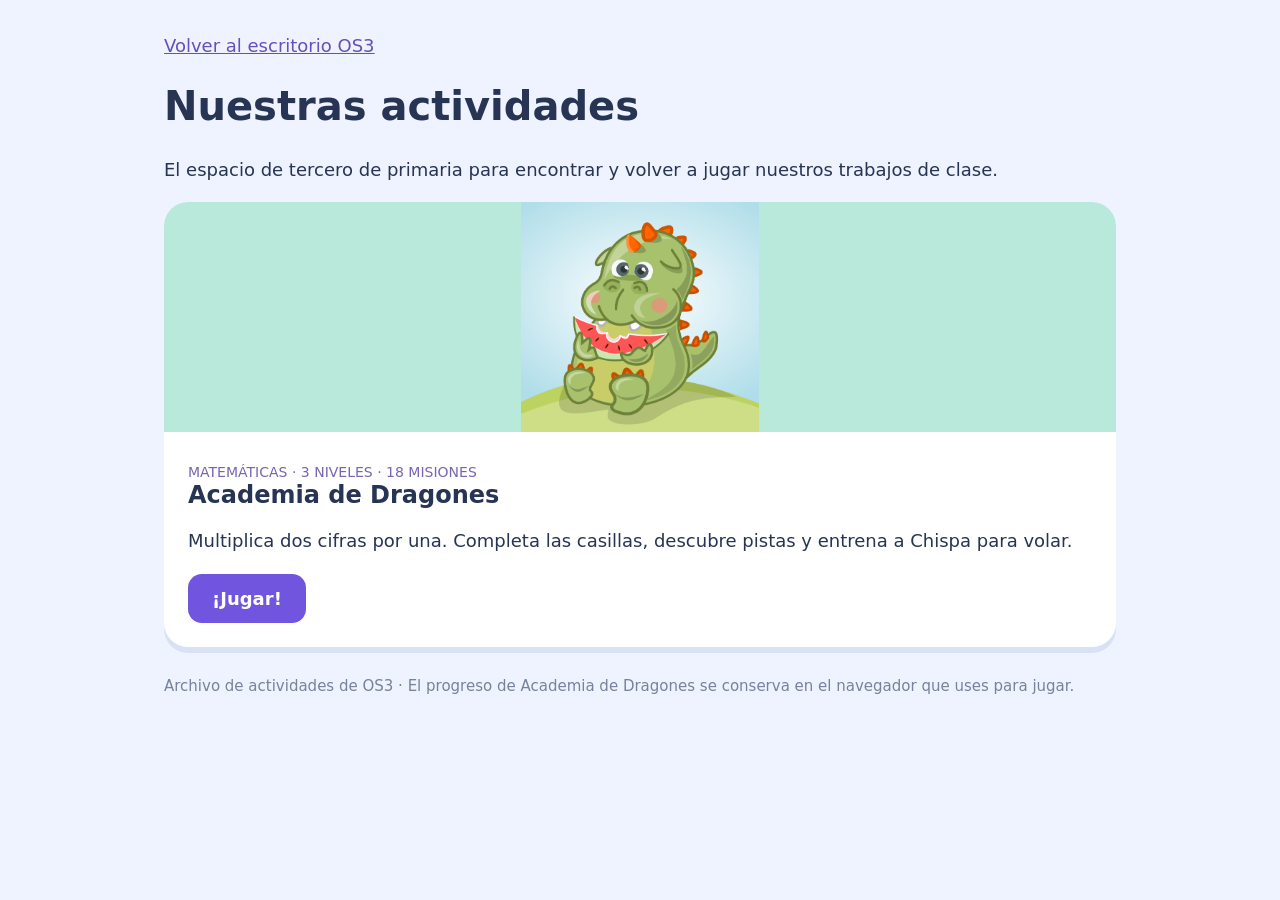
==== actividades/index.html @ 9b66bc27 "Agregar archivo de actividades OS3 y Academia de Dragones" ====
<!doctype html><html lang="es"><meta charset="utf-8"><meta name="viewport" content="width=device-width,initial-scale=1"><title>Actividades · OS3</title><style>*{box-sizing:border-box}body{background:#eef3ff;color:#273453;font:18px system-ui;margin:0}main{max-width:1000px;padding:35px 24px;margin:auto}a{color:#6550bd}h1{font-size:40px}section{display:grid;grid-template-columns:repeat(auto-fit,minmax(260px,1fr));gap:24px}article{background:white;border-radius:24px;overflow:hidden;box-shadow:0 6px 0 #d9e2f5}img{width:100%;height:230px;object-fit:contain;background:#b9e9db}article div{padding:24px}article h2{margin:0;font-size:24px}p{line-height:1.6}.play{display:inline-block;background:#7255de;color:white;padding:14px 24px;border-radius:14px;text-decoration:none;font-weight:bold}.tag{color:#7964b1;font-size:14px}footer{margin-top:30px;color:#77839c;font-size:15px}</style><main><a href="../">Volver al escritorio OS3</a><h1>Nuestras actividades</h1><p>El espacio de tercero de primaria para encontrar y volver a jugar nuestros trabajos de clase.</p><section><article><img src="academia-dragones/assets/dragon.png" alt="Chispa, el dragón de la academia"><div><span class="tag">MATEMÁTICAS · 3 NIVELES · 18 MISIONES</span><h2>Academia de Dragones</h2><p>Multiplica dos cifras por una. Completa las casillas, descubre pistas y entrena a Chispa para volar.</p><a class="play" href="academia-dragones/">¡Jugar!</a></div></article></section><footer>Archivo de actividades de OS3 · El progreso de Academia de Dragones se conserva en el navegador que uses para jugar.</footer></main></html>
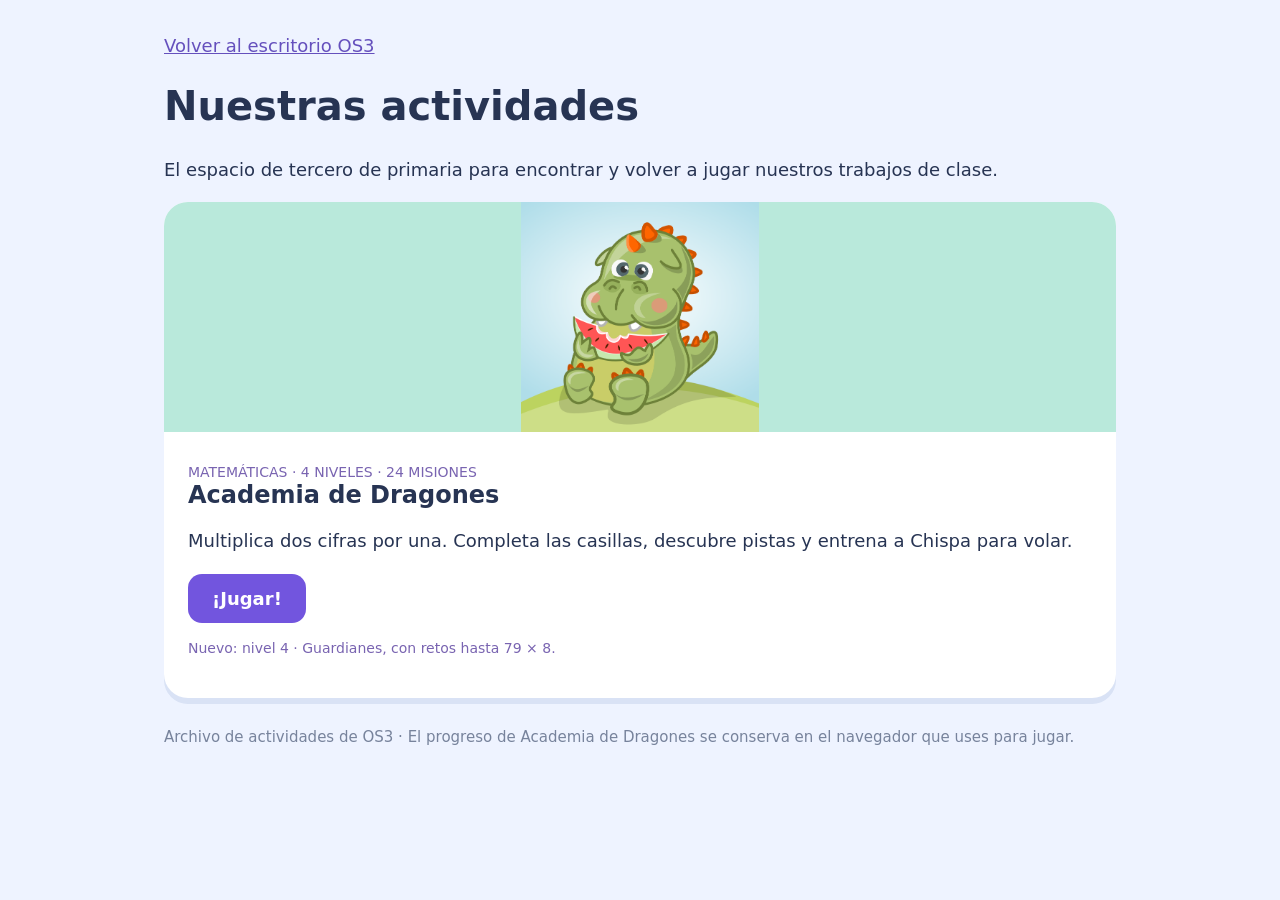
==== commit 15c3c5c8: "Añadir nivel Guardianes con seis retos de multiplicación" ====
--- a/actividades/index.html
+++ b/actividades/index.html
@@ -1 +1 @@
-<!doctype html><html lang="es"><meta charset="utf-8"><meta name="viewport" content="width=device-width,initial-scale=1"><title>Actividades · OS3</title><style>*{box-sizing:border-box}body{background:#eef3ff;color:#273453;font:18px system-ui;margin:0}main{max-width:1000px;padding:35px 24px;margin:auto}a{color:#6550bd}h1{font-size:40px}section{display:grid;grid-template-columns:repeat(auto-fit,minmax(260px,1fr));gap:24px}article{background:white;border-radius:24px;overflow:hidden;box-shadow:0 6px 0 #d9e2f5}img{width:100%;height:230px;object-fit:contain;background:#b9e9db}article div{padding:24px}article h2{margin:0;font-size:24px}p{line-height:1.6}.play{display:inline-block;background:#7255de;color:white;padding:14px 24px;border-radius:14px;text-decoration:none;font-weight:bold}.tag{color:#7964b1;font-size:14px}footer{margin-top:30px;color:#77839c;font-size:15px}</style><main><a href="../">Volver al escritorio OS3</a><h1>Nuestras actividades</h1><p>El espacio de tercero de primaria para encontrar y volver a jugar nuestros trabajos de clase.</p><section><article><img src="academia-dragones/assets/dragon.png" alt="Chispa, el dragón de la academia"><div><span class="tag">MATEMÁTICAS · 3 NIVELES · 18 MISIONES</span><h2>Academia de Dragones</h2><p>Multiplica dos cifras por una. Completa las casillas, descubre pistas y entrena a Chispa para volar.</p><a class="play" href="academia-dragones/">¡Jugar!</a></div></article></section><footer>Archivo de actividades de OS3 · El progreso de Academia de Dragones se conserva en el navegador que uses para jugar.</footer></main></html>
+<!doctype html><html lang="es"><meta charset="utf-8"><meta name="viewport" content="width=device-width,initial-scale=1"><title>Actividades · OS3</title><style>*{box-sizing:border-box}body{background:#eef3ff;color:#273453;font:18px system-ui;margin:0}main{max-width:1000px;padding:35px 24px;margin:auto}a{color:#6550bd}h1{font-size:40px}section{display:grid;grid-template-columns:repeat(auto-fit,minmax(260px,1fr));gap:24px}article{background:white;border-radius:24px;overflow:hidden;box-shadow:0 6px 0 #d9e2f5}img{width:100%;height:230px;object-fit:contain;background:#b9e9db}article div{padding:24px}article h2{margin:0;font-size:24px}p{line-height:1.6}.play{display:inline-block;background:#7255de;color:white;padding:14px 24px;border-radius:14px;text-decoration:none;font-weight:bold}.tag{color:#7964b1;font-size:14px}footer{margin-top:30px;color:#77839c;font-size:15px}</style><main><a href="../">Volver al escritorio OS3</a><h1>Nuestras actividades</h1><p>El espacio de tercero de primaria para encontrar y volver a jugar nuestros trabajos de clase.</p><section><article><img src="academia-dragones/assets/dragon.png" alt="Chispa, el dragón de la academia"><div><span class="tag">MATEMÁTICAS · 4 NIVELES · 24 MISIONES</span><h2>Academia de Dragones</h2><p>Multiplica dos cifras por una. Completa las casillas, descubre pistas y entrena a Chispa para volar.</p><a class="play" href="academia-dragones/">¡Jugar!</a><p class="tag">Nuevo: nivel 4 · Guardianes, con retos hasta 79 × 8.</p></div></article></section><footer>Archivo de actividades de OS3 · El progreso de Academia de Dragones se conserva en el navegador que uses para jugar.</footer></main></html>
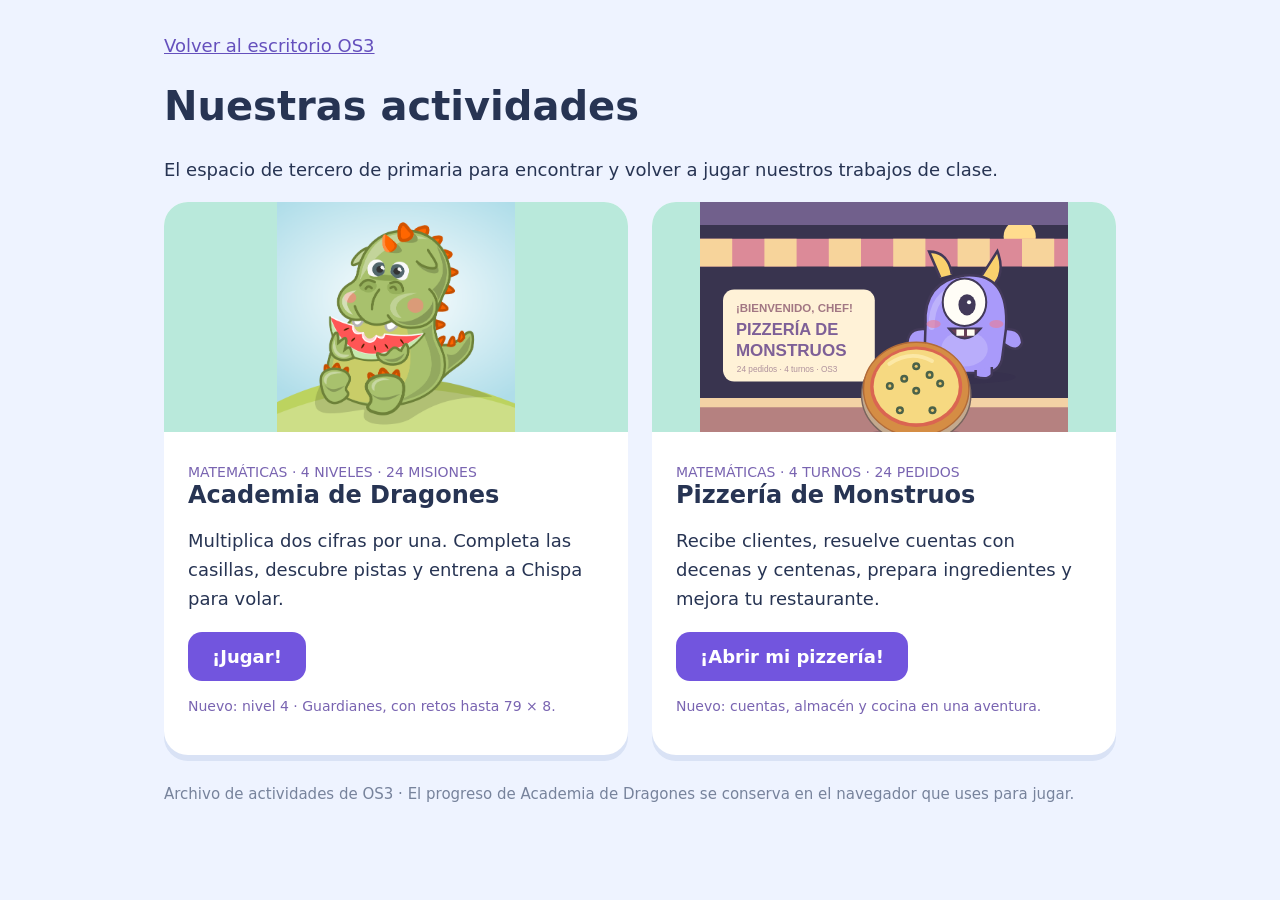
==== commit 0dfeebd1: "Agregar Pizzería de Monstruos con 24 pedidos, centenas y restaurante mejorable" ====
--- a/actividades/index.html
+++ b/actividades/index.html
@@ -1 +1 @@
-<!doctype html><html lang="es"><meta charset="utf-8"><meta name="viewport" content="width=device-width,initial-scale=1"><title>Actividades · OS3</title><style>*{box-sizing:border-box}body{background:#eef3ff;color:#273453;font:18px system-ui;margin:0}main{max-width:1000px;padding:35px 24px;margin:auto}a{color:#6550bd}h1{font-size:40px}section{display:grid;grid-template-columns:repeat(auto-fit,minmax(260px,1fr));gap:24px}article{background:white;border-radius:24px;overflow:hidden;box-shadow:0 6px 0 #d9e2f5}img{width:100%;height:230px;object-fit:contain;background:#b9e9db}article div{padding:24px}article h2{margin:0;font-size:24px}p{line-height:1.6}.play{display:inline-block;background:#7255de;color:white;padding:14px 24px;border-radius:14px;text-decoration:none;font-weight:bold}.tag{color:#7964b1;font-size:14px}footer{margin-top:30px;color:#77839c;font-size:15px}</style><main><a href="../">Volver al escritorio OS3</a><h1>Nuestras actividades</h1><p>El espacio de tercero de primaria para encontrar y volver a jugar nuestros trabajos de clase.</p><section><article><img src="academia-dragones/assets/dragon.png" alt="Chispa, el dragón de la academia"><div><span class="tag">MATEMÁTICAS · 4 NIVELES · 24 MISIONES</span><h2>Academia de Dragones</h2><p>Multiplica dos cifras por una. Completa las casillas, descubre pistas y entrena a Chispa para volar.</p><a class="play" href="academia-dragones/">¡Jugar!</a><p class="tag">Nuevo: nivel 4 · Guardianes, con retos hasta 79 × 8.</p></div></article></section><footer>Archivo de actividades de OS3 · El progreso de Academia de Dragones se conserva en el navegador que uses para jugar.</footer></main></html>
+<!doctype html><html lang="es"><meta charset="utf-8"><meta name="viewport" content="width=device-width,initial-scale=1"><title>Actividades · OS3</title><style>*{box-sizing:border-box}body{background:#eef3ff;color:#273453;font:18px system-ui;margin:0}main{max-width:1000px;padding:35px 24px;margin:auto}a{color:#6550bd}h1{font-size:40px}section{display:grid;grid-template-columns:repeat(auto-fit,minmax(260px,1fr));gap:24px}article{background:white;border-radius:24px;overflow:hidden;box-shadow:0 6px 0 #d9e2f5}img{width:100%;height:230px;object-fit:contain;background:#b9e9db}article div{padding:24px}article h2{margin:0;font-size:24px}p{line-height:1.6}.play{display:inline-block;background:#7255de;color:white;padding:14px 24px;border-radius:14px;text-decoration:none;font-weight:bold}.tag{color:#7964b1;font-size:14px}footer{margin-top:30px;color:#77839c;font-size:15px}</style><main><a href="../">Volver al escritorio OS3</a><h1>Nuestras actividades</h1><p>El espacio de tercero de primaria para encontrar y volver a jugar nuestros trabajos de clase.</p><section><article><img src="academia-dragones/assets/dragon.png" alt="Chispa, el dragón de la academia"><div><span class="tag">MATEMÁTICAS · 4 NIVELES · 24 MISIONES</span><h2>Academia de Dragones</h2><p>Multiplica dos cifras por una. Completa las casillas, descubre pistas y entrena a Chispa para volar.</p><a class="play" href="academia-dragones/">¡Jugar!</a><p class="tag">Nuevo: nivel 4 · Guardianes, con retos hasta 79 × 8.</p></div></article><article><img src="pizzeria-monstruos/assets/cover.svg" alt="Pizzería de Monstruos con Lula y una pizza"><div><span class="tag">MATEMÁTICAS · 4 TURNOS · 24 PEDIDOS</span><h2>Pizzería de Monstruos</h2><p>Recibe clientes, resuelve cuentas con decenas y centenas, prepara ingredientes y mejora tu restaurante.</p><a class="play" href="pizzeria-monstruos/">¡Abrir mi pizzería!</a><p class="tag">Nuevo: cuentas, almacén y cocina en una aventura.</p></div></article></section><footer>Archivo de actividades de OS3 · El progreso de Academia de Dragones se conserva en el navegador que uses para jugar.</footer></main></html>
